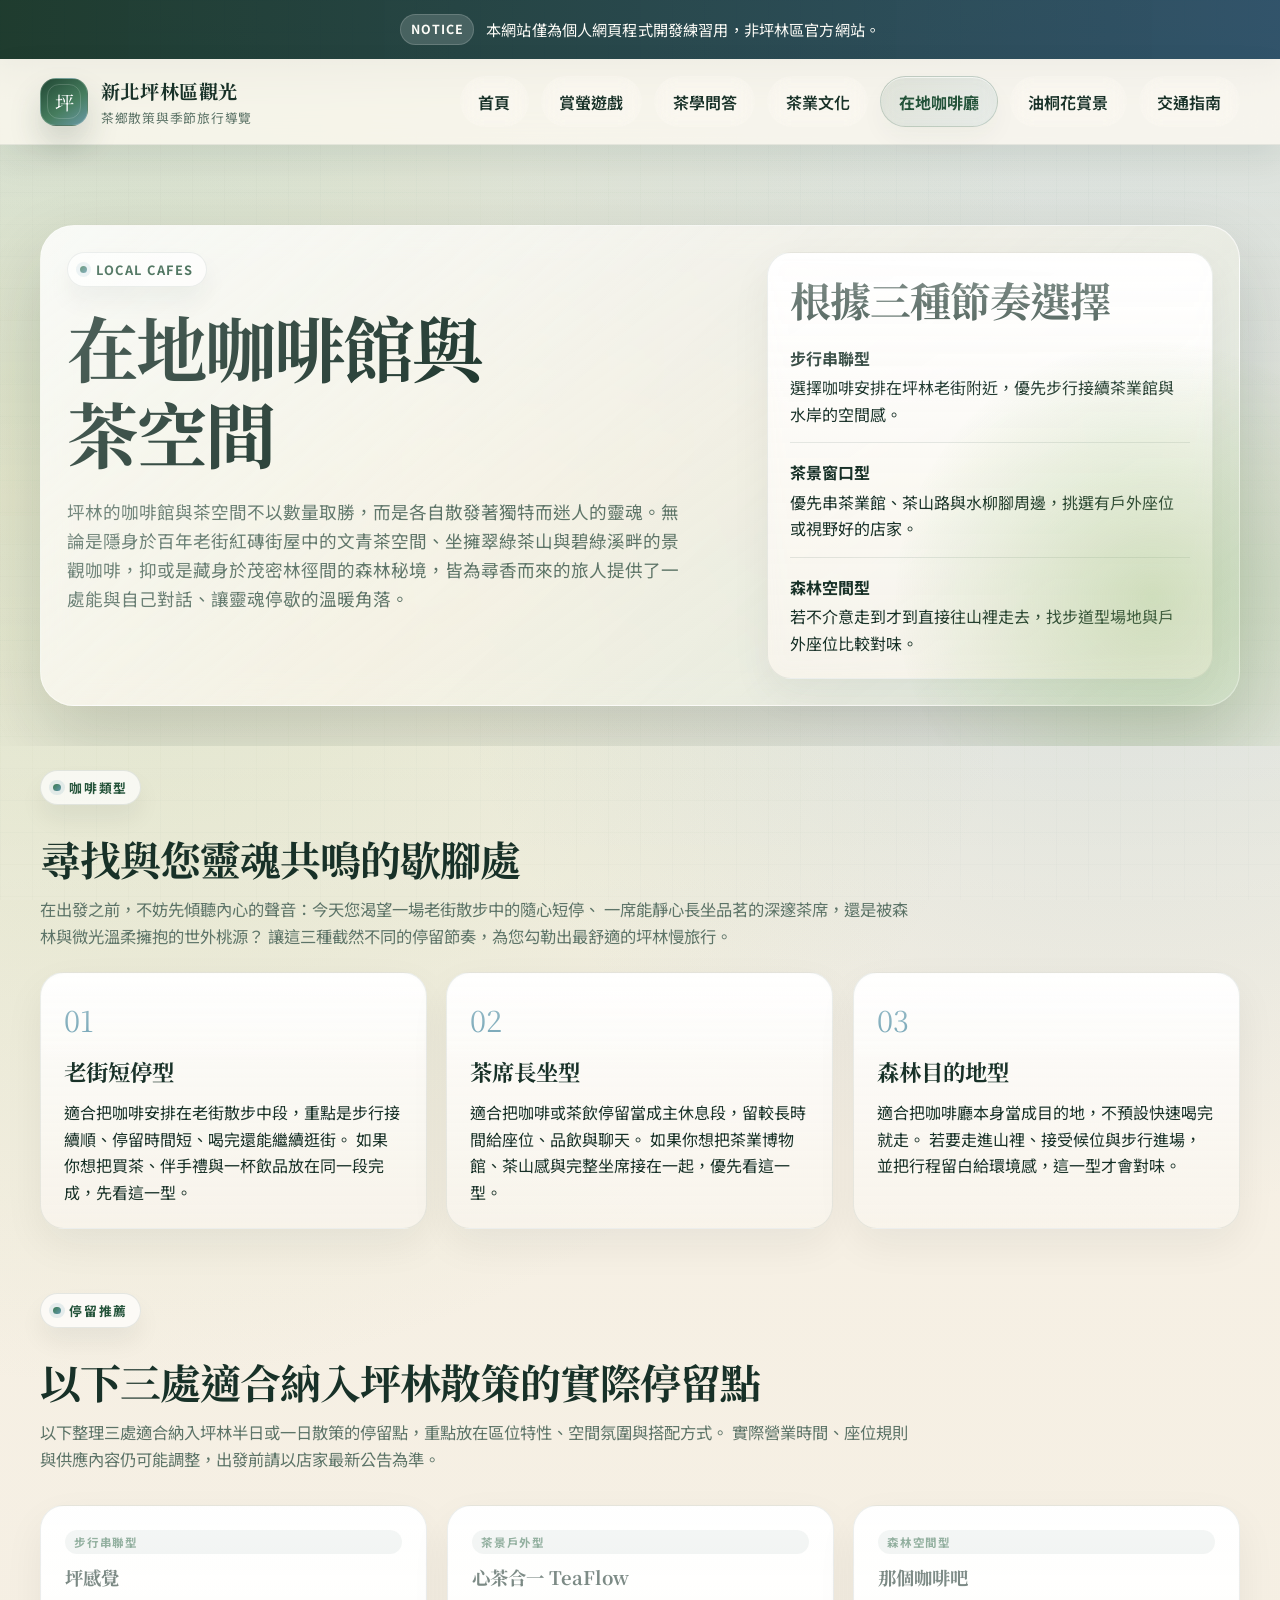
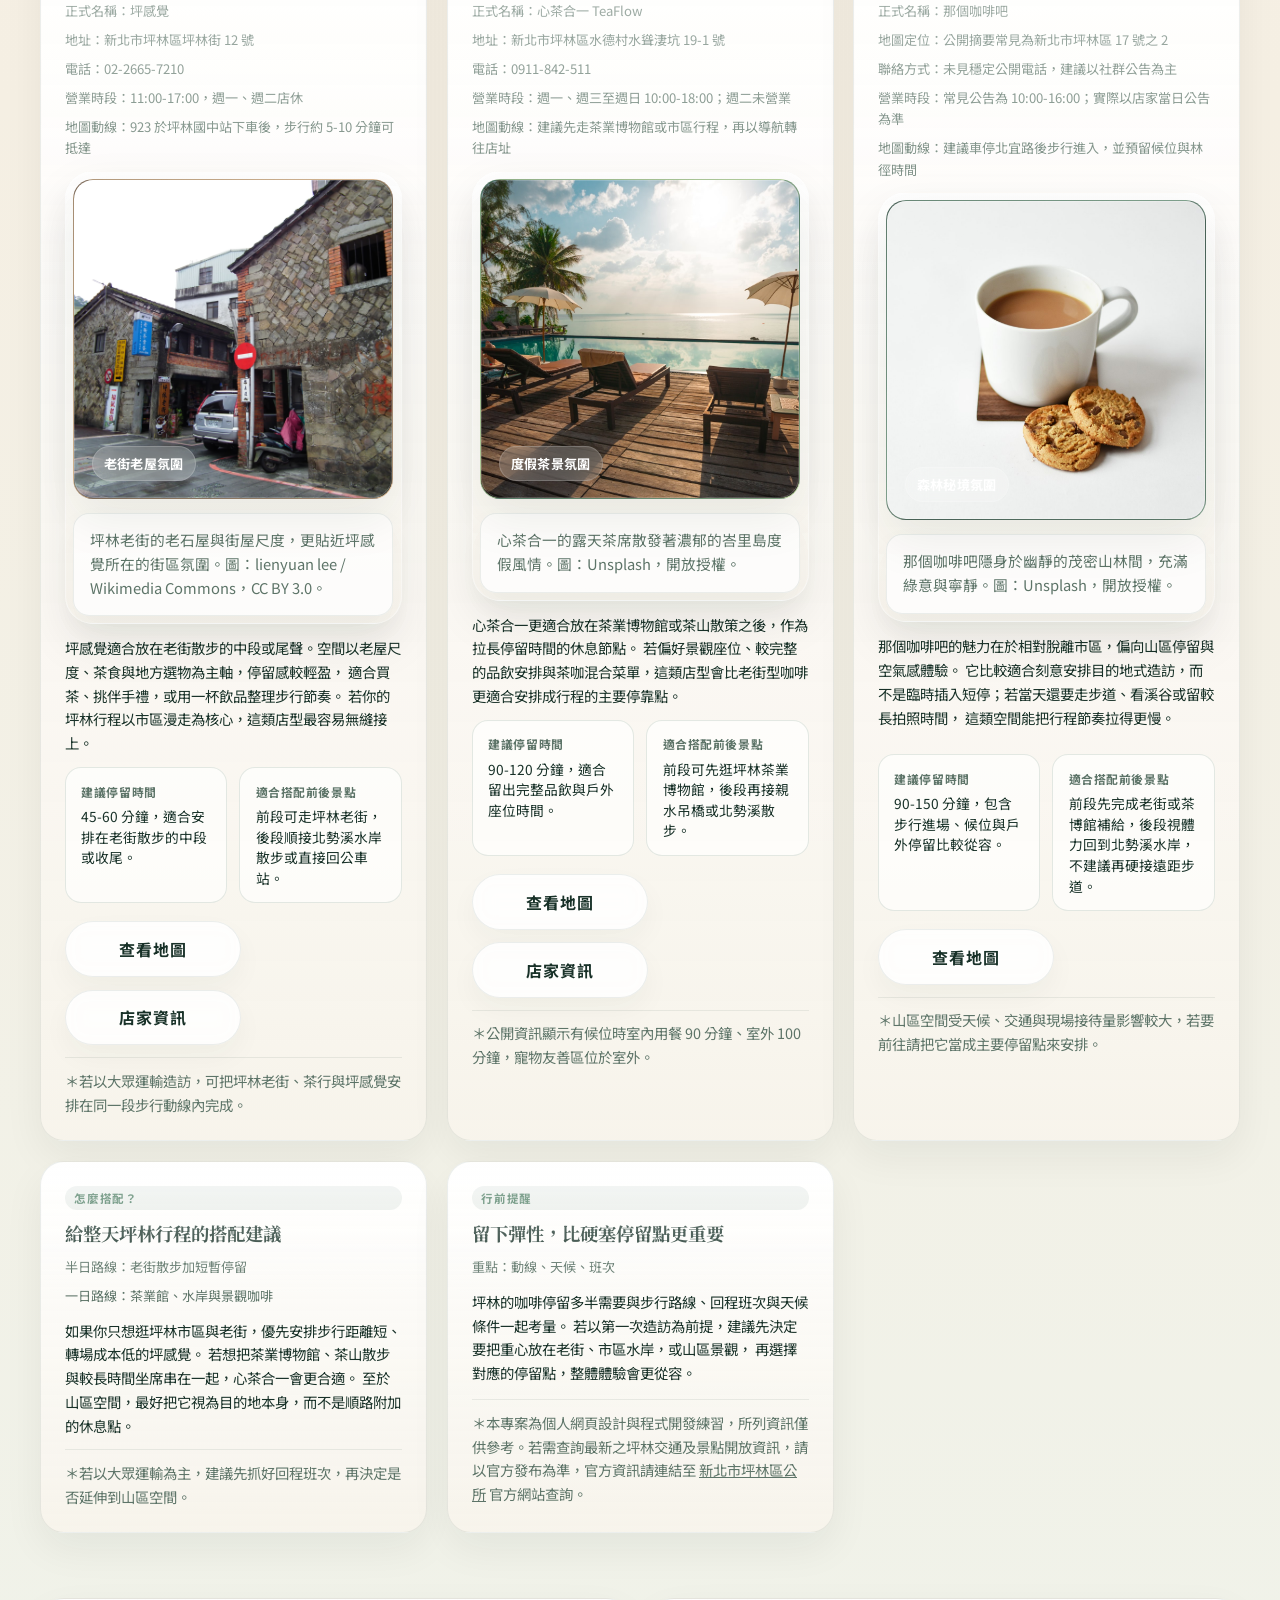
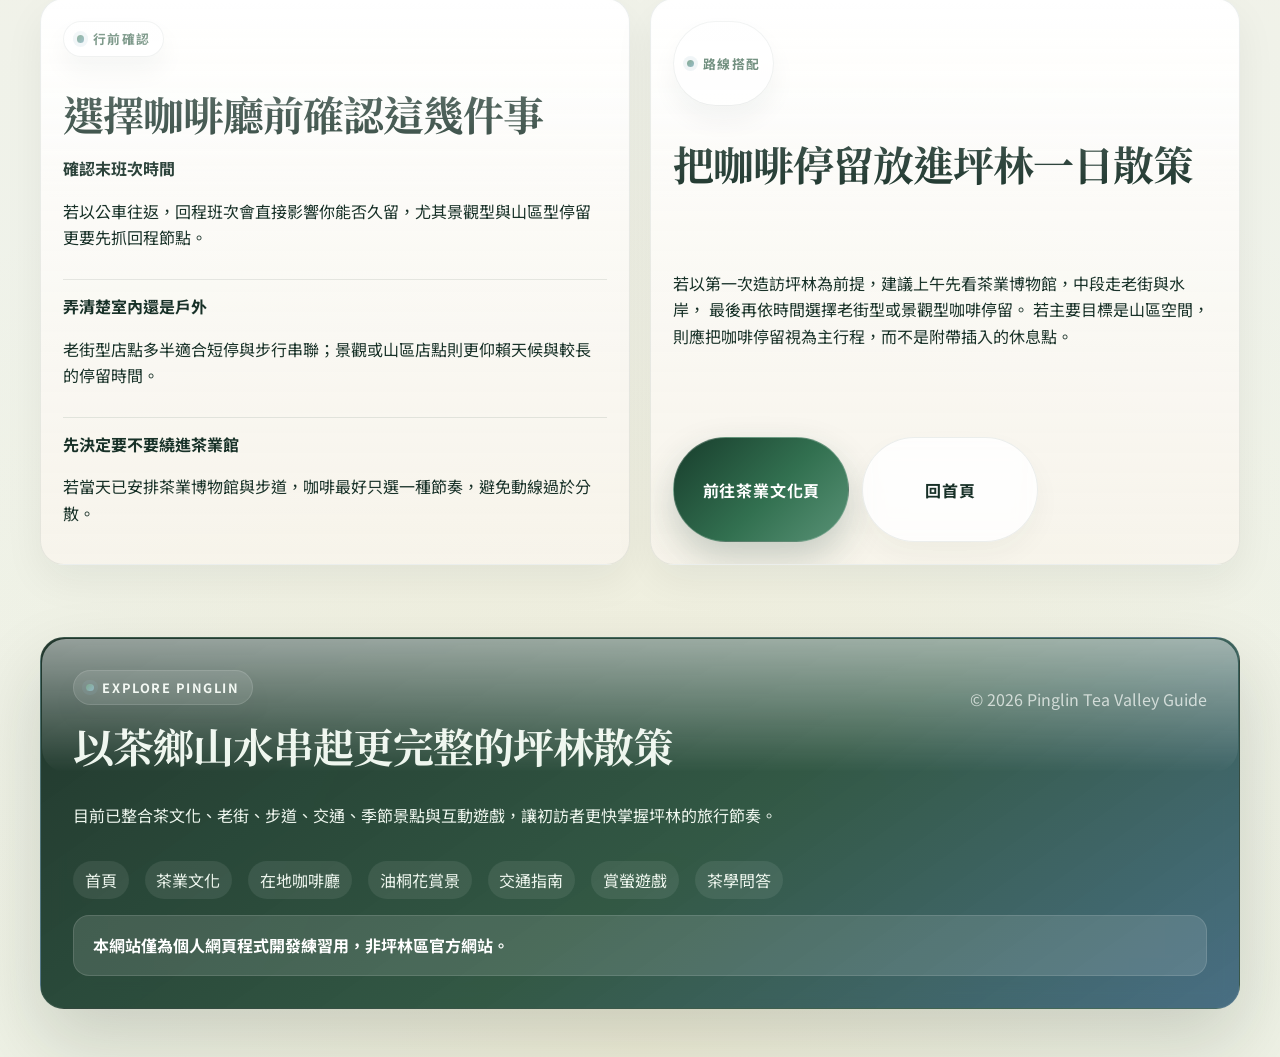
==== cafes.html @ 8fb2a8fc "Initial commit" ====
<!DOCTYPE html>
<html lang="zh-Hant">
<head>
    <meta charset="UTF-8">
    <meta name="viewport" content="width=device-width, initial-scale=1.0">
    <meta name="description" content="整理坪林在地咖啡廳與茶空間，補入店家營業資訊、座位特色、行程搭配方式。">
    <meta name="theme-color" content="#24533a">
    <title>坪林在地咖啡館 | 新北坪林區觀光</title>
    <link rel="icon" href="data:image/svg+xml,%3Csvg xmlns='http://www.w3.org/2000/svg' viewBox='0 0 64 64'%3E%3Cdefs%3E%3CradialGradient id='g' cx='50%25' cy='38%25' r='60%25'%3E%3Cstop offset='0%25' stop-color='%23f7d58d'/%3E%3Cstop offset='55%25' stop-color='%2391b86d'/%3E%3Cstop offset='100%25' stop-color='%2324533a'/%3E%3C/radialGradient%3E%3C/defs%3E%3Crect width='64' height='64' rx='18' fill='%23131f19'/%3E%3Ccircle cx='32' cy='28' r='14' fill='url(%23g)'/%3E%3Cpath d='M20 46c8-5 16-5 24 0' stroke='%235f97aa' stroke-width='4' stroke-linecap='round' fill='none'/%3E%3C/svg%3E">
    <link rel="stylesheet" href="./assets/css/style.css">
    <script defer src="./assets/js/site.js"></script>
</head>
<body data-page="cafes">
    <a class="skip-link" href="#main-content">跳到主要內容</a>

    <div class="site-shell">
        <div class="notice-banner" data-disclaimer-banner>
            <div class="notice-banner__inner">
                <span class="notice-banner__pill">Notice</span>
                <span>本網站僅為個人網頁程式開發練習用，非坪林區官方網站。</span>
            </div>
        </div>

        <header class="site-header">
            <div class="container site-header__inner" data-site-header></div>
        </header>

        <main id="main-content">
            <section class="page-hero page-hero--detail">
                <div class="container page-hero__grid">
                    <div>
                        <p class="hero__eyebrow">Local Cafes</p>
                        <h1>在地咖啡館與茶空間</h1>
                        <p class="page-hero__lead">
                            坪林的咖啡館與茶空間不以數量取勝，而是各自散發著獨特而迷人的靈魂。無論是隱身於百年老街紅磚街屋中的文青茶空間、坐擁翠綠茶山與碧綠溪畔的景觀咖啡，抑或是藏身於茂密林徑間的森林秘境，皆為尋香而來的旅人提供了一處能與自己對話、讓靈魂停歇的溫暖角落。
                        </p>
                    </div>

                    <div class="page-hero__rule-card">
                        <h2>根據三種節奏選擇</h2>
                        <ul class="hero-card__list">
                            <li>
                                <strong>步行串聯型</strong>
                                <span>選擇咖啡安排在坪林老街附近，優先步行接續茶業館與水岸的空間感。</span>
                            </li>
                            <li>
                                <strong>茶景窗口型</strong>
                                <span>優先串茶業館、茶山路與水柳腳周邊，挑選有戶外座位或視野好的店家。</span>
                            </li>
                            <li>
                                <strong>森林空間型</strong>
                                <span>若不介意走到才到直接往山裡走去，找步道型場地與戶外座位比較對味。</span>
                            </li>
                        </ul>
                    </div>
                </div>
            </section>

            <section class="section">
                <div class="container">
                    <div class="section-heading">
                        <p class="section-label">咖啡類型</p>
                        <h2>尋找與您靈魂共鳴的歇腳處</h2>
                        <p>
                            在出發之前，不妨先傾聽內心的聲音：今天您渴望一場老街散步中的隨心短停、
                            一席能靜心長坐品茗的深邃茶席，還是被森林與微光溫柔擁抱的世外桃源？
                            讓這三種截然不同的停留節奏，為您勾勒出最舒適的坪林慢旅行。
                        </p>
                    </div>

                    <div class="card-grid card-grid--highlights">
                        <article class="feature-card">
                            <p class="feature-card__index">01</p>
                            <h3>老街短停型</h3>
                            <p>
                                適合把咖啡安排在老街散步中段，重點是步行接續順、停留時間短、喝完還能繼續逛街。
                                如果你想把買茶、伴手禮與一杯飲品放在同一段完成，先看這一型。
                            </p>
                        </article>

                        <article class="feature-card">
                            <p class="feature-card__index">02</p>
                            <h3>茶席長坐型</h3>
                            <p>
                                適合把咖啡或茶飲停留當成主休息段，留較長時間給座位、品飲與聊天。
                                如果你想把茶業博物館、茶山感與完整坐席接在一起，優先看這一型。
                            </p>
                        </article>

                        <article class="feature-card">
                            <p class="feature-card__index">03</p>
                            <h3>森林目的地型</h3>
                            <p>
                                適合把咖啡廳本身當成目的地，不預設快速喝完就走。
                                若要走進山裡、接受候位與步行進場，並把行程留白給環境感，這一型才會對味。
                            </p>
                        </article>
                    </div>
                </div>
            </section>

            <section class="section section--light">
                <div class="container">
                    <div class="section-heading">
                        <p class="section-label">停留推薦</p>
                        <h2>以下三處適合納入坪林散策的實際停留點</h2>
                        <p>
                            以下整理三處適合納入坪林半日或一日散策的停留點，重點放在區位特性、空間氛圍與搭配方式。
                            實際營業時間、座位規則與供應內容仍可能調整，出發前請以店家最新公告為準。
                        </p>
                    </div>

                    <div class="cafe-grid">
                        <article class="cafe-card">
                            <span class="cafe-card__tag">步行串聯型</span>
                            <h3>坪感覺</h3>
                            <div class="cafe-card__meta">
                                <span>正式名稱：坪感覺</span>
                                <span>地址：新北市坪林區坪林街 12 號</span>
                                <span>電話：02-2665-7210</span>
                                <span>營業時段：11:00-17:00，週一、週二店休</span>
                                <span>地圖動線：923 於坪林國中站下車後，步行約 5-10 分鐘可抵達</span>
                            </div>
                            <figure class="photo-frame">
                                <div class="photo-placeholder photo-placeholder--street">
                                    <img class="photo-image" src="./assets/images/photos/pinglin_old_street.jpg" alt="坪林老街老石屋街景，呼應坪感覺所在的老街老屋氛圍" loading="lazy">
                                    <span class="photo-placeholder__label">老街老屋氛圍</span>
                                </div>
                                <figcaption class="photo-caption">坪林老街的老石屋與街屋尺度，更貼近坪感覺所在的街區氛圍。圖：lienyuan lee / Wikimedia Commons，CC BY 3.0。</figcaption>
                            </figure>
                            <p>
                                坪感覺適合放在老街散步的中段或尾聲。空間以老屋尺度、茶食與地方選物為主軸，停留感較輕盈，
                                適合買茶、挑伴手禮，或用一杯飲品整理步行節奏。
                                若你的坪林行程以市區漫走為核心，這類店型最容易無縫接上。
                            </p>
                            <div class="cafe-card__guide">
                                <div class="cafe-card__guide-item">
                                    <strong>建議停留時間</strong>
                                    <span>45-60 分鐘，適合安排在老街散步的中段或收尾。</span>
                                </div>
                                <div class="cafe-card__guide-item">
                                    <strong>適合搭配前後景點</strong>
                                    <span>前段可走坪林老街，後段順接北勢溪水岸散步或直接回公車站。</span>
                                </div>
                            </div>
                            <div class="content-actions">
                                <a class="button button--secondary" href="https://www.google.com/maps/search/?api=1&amp;query=新北市坪林區坪林街12號" target="_blank" rel="noreferrer">查看地圖</a>
                                <a class="button button--secondary" href="https://www.havesometea.co/pages/%E8%81%AF%E7%B5%A1%E6%88%91%E5%80%91" target="_blank" rel="noreferrer">店家資訊</a>
                            </div>
                            <p class="cafe-card__notice">
                                ＊若以大眾運輸造訪，可把坪林老街、茶行與坪感覺安排在同一段步行動線內完成。
                            </p>
                        </article>

                        <article class="cafe-card">
                            <span class="cafe-card__tag">茶景戶外型</span>
                            <h3>心茶合一 TeaFlow</h3>
                            <div class="cafe-card__meta">
                                <span>正式名稱：心茶合一 TeaFlow</span>
                                <span>地址：新北市坪林區水德村水聳淒坑 19-1 號</span>
                                <span>電話：0911-842-511</span>
                                <span>營業時段：週一、週三至週日 10:00-18:00；週二未營業</span>
                                <span>地圖動線：建議先走茶業博物館或市區行程，再以導航轉往店址</span>
                            </div>
                            <figure class="photo-frame">
                                <div class="photo-placeholder photo-placeholder--tea">
                                    <img class="photo-image" src="./assets/images/photos/teaflow_unsplash.jpg" alt="充滿度假風情與編藤座椅的峇里島風露天茶席景觀" loading="lazy">
                                    <span class="photo-placeholder__label">度假茶景氛圍</span>
                                </div>
                                <figcaption class="photo-caption">心茶合一的露天茶席散發著濃郁的峇里島度假風情。圖：Unsplash，開放授權。</figcaption>
                            </figure>
                            <p>
                                心茶合一更適合放在茶業博物館或茶山散策之後，作為拉長停留時間的休息節點。
                                若偏好景觀座位、較完整的品飲安排與茶咖混合菜單，這類店型會比老街型咖啡更適合安排成行程的主要停靠點。
                            </p>
                            <div class="cafe-card__guide">
                                <div class="cafe-card__guide-item">
                                    <strong>建議停留時間</strong>
                                    <span>90-120 分鐘，適合留出完整品飲與戶外座位時間。</span>
                                </div>
                                <div class="cafe-card__guide-item">
                                    <strong>適合搭配前後景點</strong>
                                    <span>前段可先逛坪林茶業博物館，後段再接親水吊橋或北勢溪散步。</span>
                                </div>
                            </div>
                            <div class="content-actions">
                                <a class="button button--secondary" href="https://www.google.com/maps/search/?api=1&amp;query=新北市坪林區水德村水聳淒坑19-1號" target="_blank" rel="noreferrer">查看地圖</a>
                                <a class="button button--secondary" href="https://shop.ichefpos.com/store/VfNRw4ru/information" target="_blank" rel="noreferrer">店家資訊</a>
                            </div>
                            <p class="cafe-card__notice">
                                ＊公開資訊顯示有候位時室內用餐 90 分鐘、室外 100 分鐘，寵物友善區位於室外。
                            </p>
                        </article>

                        <article class="cafe-card">
                            <span class="cafe-card__tag">森林空間型</span>
                            <h3>那個咖啡吧</h3>
                            <div class="cafe-card__meta">
                                <span>正式名稱：那個咖啡吧</span>
                                <span>地圖定位：公開摘要常見為新北市坪林區 17 號之 2</span>
                                <span>聯絡方式：未見穩定公開電話，建議以社群公告為主</span>
                                <span>營業時段：常見公告為 10:00-16:00；實際以店家當日公告為準</span>
                                <span>地圖動線：建議車停北宜路後步行進入，並預留候位與林徑時間</span>
                            </div>
                            <figure class="photo-frame">
                                <div class="photo-placeholder photo-placeholder--forest">
                                    <img class="photo-image" src="./assets/images/photos/coffeebar_unsplash.jpg" alt="隱身於翠綠繁茂森林深處的木造手作風格秘境小木屋咖啡空間" loading="lazy">
                                    <span class="photo-placeholder__label">森林秘境氛圍</span>
                                </div>
                                <figcaption class="photo-caption">那個咖啡吧隱身於幽靜的茂密山林間，充滿綠意與寧靜。圖：Unsplash，開放授權。</figcaption>
                            </figure>
                            <p>
                                那個咖啡吧的魅力在於相對脫離市區，偏向山區停留與空氣感體驗。
                                它比較適合刻意安排目的地式造訪，而不是臨時插入短停；若當天還要走步道、看溪谷或留較長拍照時間，
                                這類空間能把行程節奏拉得更慢。
                            </p>
                            <div class="cafe-card__guide">
                                <div class="cafe-card__guide-item">
                                    <strong>建議停留時間</strong>
                                    <span>90-150 分鐘，包含步行進場、候位與戶外停留比較從容。</span>
                                </div>
                                <div class="cafe-card__guide-item">
                                    <strong>適合搭配前後景點</strong>
                                    <span>前段先完成老街或茶博館補給，後段視體力回到北勢溪水岸，不建議再硬接遠距步道。</span>
                                </div>
                            </div>
                            <div class="content-actions">
                                <a class="button button--secondary" href="https://www.google.com/maps/search/?api=1&amp;query=那個咖啡吧 坪林" target="_blank" rel="noreferrer">查看地圖</a>
                            </div>
                            <p class="cafe-card__notice">
                                ＊山區空間受天候、交通與現場接待量影響較大，若要前往請把它當成主要停留點來安排。
                            </p>
                        </article>

                        <article class="cafe-card">
                            <span class="cafe-card__tag">怎麼搭配？</span>
                            <h3>給整天坪林行程的搭配建議</h3>
                            <div class="cafe-card__meta">
                                <span>半日路線：老街散步加短暫停留</span>
                                <span>一日路線：茶業館、水岸與景觀咖啡</span>
                            </div>
                            <p>
                                如果你只想逛坪林市區與老街，優先安排步行距離短、轉場成本低的坪感覺。
                                若想把茶業博物館、茶山散步與較長時間坐席串在一起，心茶合一會更合適。
                                至於山區空間，最好把它視為目的地本身，而不是順路附加的休息點。
                            </p>
                            <p class="cafe-card__notice">
                                ＊若以大眾運輸為主，建議先抓好回程班次，再決定是否延伸到山區空間。
                            </p>
                        </article>

                        <article class="cafe-card">
                            <span class="cafe-card__tag">行前提醒</span>
                            <h3>留下彈性，比硬塞停留點更重要</h3>
                            <div class="cafe-card__meta">
                                <span>重點：動線、天候、班次</span>
                            </div>
                            <p>
                            坪林的咖啡停留多半需要與步行路線、回程班次與天候條件一起考量。
                            若以第一次造訪為前提，建議先決定要把重心放在老街、市區水岸，或山區景觀，
                            再選擇對應的停留點，整體體驗會更從容。
                        </p>
                        <p class="cafe-card__notice">
                            ＊本專案為個人網頁設計與程式開發練習，所列資訊僅供參考。若需查詢最新之坪林交通及景點開放資訊，請以官方發布為準，官方資訊請連結至 <a href="https://www.pinglin.ntpc.gov.tw/" target="_blank" rel="noopener noreferrer">新北市坪林區公所</a> 官方網站查詢。
                        </p>
                    </article>
                </div>
            </section>

            <section class="section">
                <div class="container content-grid">
                    <article class="content-card">
                        <p class="section-label">行前確認</p>
                        <h2>選擇咖啡廳前確認這幾件事</h2>
                        <ul class="content-list">
                            <li>
                                <strong>確認末班次時間</strong>
                                <p>若以公車往返，回程班次會直接影響你能否久留，尤其景觀型與山區型停留更要先抓回程節點。</p>
                            </li>
                            <li>
                                <strong>弄清楚室內還是戶外</strong>
                                <p>老街型店點多半適合短停與步行串聯；景觀或山區店點則更仰賴天候與較長的停留時間。</p>
                            </li>
                            <li>
                                <strong>先決定要不要繞進茶業館</strong>
                                <p>若當天已安排茶業博物館與步道，咖啡最好只選一種節奏，避免動線過於分散。</p>
                            </li>
                        </ul>
                    </article>

                    <article class="content-card">
                        <p class="section-label">路線搭配</p>
                        <h2>把咖啡停留放進坪林一日散策</h2>
                        <p>
                            若以第一次造訪坪林為前提，建議上午先看茶業博物館，中段走老街與水岸，
                            最後再依時間選擇老街型或景觀型咖啡停留。
                            若主要目標是山區空間，則應把咖啡停留視為主行程，而不是附帶插入的休息點。
                        </p>
                        <div class="content-actions">
                            <a class="button button--primary" href="./tea.html">前往茶業文化頁</a>
                            <a class="button button--secondary" href="./index.html">回首頁</a>
                        </div>
                    </article>
                </div>
            </section>
        </main>

        <footer class="site-footer" data-site-footer>
            <div class="footer-card">
                <div class="footer-card__disclaimer">本網站僅為個人網頁程式開發練習用，非坪林區官方網站。</div>
            </div>
        </footer>
    </div>

    <noscript>
        <div class="noscript-note">此網站需要共用瀏覽腳本，請啟用 JavaScript 以獲得完整體驗。</div>
    </noscript>
</body>
</html>
---- assets/css/style.css ----
@import url("https://fonts.googleapis.com/css2?family=Noto+Sans+TC:wght@400;500;700;900&family=Noto+Serif+TC:wght@600;700;900&display=swap");

/* 全站設計變數：集中管理色彩、字體、尺寸與陰影。 */
:root {
    --color-ink-deep: #10231d;
    --color-ink: #183128;
    --color-ink-soft: #395548;
    --color-tea-deep: #24533a;
    --color-tea: #3d7a53;
    --color-river: #5f97aa;
    --color-river-soft: #cce4ec;
    --color-leaf: #91b86d;
    --color-sand: #f3ede1;
    --color-paper: #fbf8f1;
    --color-warm: #f7d58d;
    --color-surface: rgba(255, 251, 245, 0.68);
    --color-surface-strong: rgba(255, 255, 255, 0.88);
    --color-forest: #2f6748;
    --color-text-muted: #5d7468;
    --color-border: rgba(24, 49, 40, 0.08);
    --shadow-soft: 0 16px 40px rgba(16, 36, 28, 0.06);
    --shadow-card: 0 20px 48px rgba(18, 39, 31, 0.08);
    --shadow-lift: 0 32px 72px rgba(14, 33, 25, 0.16);
    --radius-large: 24px;
    --radius-medium: 16px;
    --radius-small: 10px;
    --container-width: min(1200px, calc(100vw - 2.5rem));
    --font-heading: "Noto Serif TC", "PMingLiU", "Times New Roman", serif;
    --font-body: "Noto Sans TC", "Microsoft JhengHei", sans-serif;
    --transition-base: 220ms ease;
    --transition-smooth: 380ms cubic-bezier(0.23, 1, 0.32, 1);
}

* {
    box-sizing: border-box;
}

html {
    scroll-behavior: smooth;
}

body {
    margin: 0;
    font-family: var(--font-body);
    color: var(--color-ink);
    background:
        radial-gradient(circle at 8% 10%, rgba(145, 184, 109, 0.28), transparent 24%),
        radial-gradient(circle at 88% 12%, rgba(95, 151, 170, 0.22), transparent 18%),
        radial-gradient(circle at 50% 100%, rgba(247, 213, 141, 0.22), transparent 24%),
        linear-gradient(180deg, #f8f2e7 0%, #f5efe3 40%, #edf4ed 100%);
    line-height: 1.65;
}

body::before {
    content: "";
    position: fixed;
    inset: 0;
    background-image:
        linear-gradient(rgba(255, 255, 255, 0.24), rgba(255, 255, 255, 0.08)),
        linear-gradient(rgba(36, 83, 58, 0.028) 1px, transparent 1px),
        linear-gradient(90deg, rgba(36, 83, 58, 0.028) 1px, transparent 1px);
    background-size: auto, 32px 32px, 32px 32px;
    pointer-events: none;
    opacity: 0.62;
    z-index: -1;
}

img {
    max-width: 100%;
    display: block;
}

a {
    color: inherit;
}

button,
input,
textarea,
select {
    font: inherit;
}

button {
    cursor: pointer;
}

:focus-visible {
    outline: 3px solid rgba(95, 151, 170, 0.65);
    outline-offset: 3px;
}

/* 無障礙捷徑：讓鍵盤使用者能直接跳到主要內容。 */
.skip-link {
    position: absolute;
    left: 1rem;
    top: -4rem;
    z-index: 20;
    padding: 0.8rem 1rem;
    background: var(--color-ink);
    color: #fff;
    border-radius: var(--radius-small);
    transition: top var(--transition-base);
}

.skip-link:focus {
    top: 1rem;
}

.site-shell {
    min-height: 100vh;
}

.container {
    width: var(--container-width);
    margin: 0 auto;
}

/* 免責聲明橫幅：固定用高對比色強調網站屬性。 */
.notice-banner {
    padding: 0.9rem 1rem;
    background: linear-gradient(90deg, rgba(22, 52, 39, 0.96), rgba(37, 74, 98, 0.94));
    color: #fdfcf7;
    font-size: 0.95rem;
    letter-spacing: 0.01em;
    box-shadow: 0 12px 28px rgba(16, 33, 27, 0.16);
}

.notice-banner__inner {
    width: var(--container-width);
    margin: 0 auto;
    display: flex;
    gap: 0.75rem;
    align-items: center;
    justify-content: center;
    text-align: center;
}

.notice-banner__pill {
    display: inline-flex;
    align-items: center;
    justify-content: center;
    padding: 0.25rem 0.6rem;
    border-radius: 999px;
    background: rgba(255, 255, 255, 0.16);
    border: 1px solid rgba(255, 255, 255, 0.16);
    font-size: 0.78rem;
    font-weight: 700;
    text-transform: uppercase;
    letter-spacing: 0.08em;
}

/* 黏性導覽列：提供多頁式網站穩定的移動體驗。 */
.site-header {
    position: sticky;
    top: 0;
    z-index: 12;
    backdrop-filter: blur(18px);
    background: rgba(251, 248, 241, 0.7);
    border-bottom: 1px solid rgba(24, 49, 40, 0.08);
    box-shadow: 0 14px 34px rgba(19, 39, 31, 0.08);
    transition: background var(--transition-base), border-color var(--transition-base), box-shadow var(--transition-base);
}

.site-header.is-scrolled {
    background: rgba(251, 248, 241, 0.84);
    border-bottom-color: rgba(24, 49, 40, 0.12);
    box-shadow: 0 18px 42px rgba(18, 39, 31, 0.1);
}

.site-header__inner {
    display: flex;
    align-items: center;
    justify-content: space-between;
    gap: 1rem;
    padding: 1rem 0;
}

.brand {
    display: inline-flex;
    align-items: center;
    gap: 0.8rem;
    text-decoration: none;
}

.brand__mark {
    position: relative;
    width: 3rem;
    height: 3rem;
    border-radius: 1rem;
    display: grid;
    place-items: center;
    background: linear-gradient(145deg, #214734, #467d5e 58%, #6a99a6);
    color: #fff;
    font-family: var(--font-heading);
    font-size: 1.2rem;
    box-shadow: 0 18px 32px rgba(24, 49, 40, 0.18);
    border: 1px solid rgba(255, 255, 255, 0.18);
    overflow: hidden;
}

.brand__mark::after {
    content: "";
    position: absolute;
    inset: 0.35rem;
    border-radius: 0.75rem;
    border: 1px solid rgba(255, 255, 255, 0.16);
}

.brand__name {
    font-family: var(--font-heading);
    font-size: 1.2rem;
    font-weight: 700;
    letter-spacing: 0.03em;
}

.brand__sub {
    display: block;
    color: var(--color-text-muted);
    font-size: 0.8rem;
    letter-spacing: 0.06em;
}

.site-nav {
    display: flex;
    align-items: center;
    gap: 1rem;
}

.nav-toggle {
    display: none;
    align-items: center;
    justify-content: center;
    width: 3rem;
    height: 3rem;
    border: 1px solid rgba(24, 49, 40, 0.12);
    border-radius: 999px;
    background: rgba(255, 255, 255, 0.68);
}

.nav-list {
    display: flex;
    align-items: center;
    gap: 0.75rem;
    list-style: none;
    padding: 0;
    margin: 0;
}

.nav-link,
.nav-pill {
    display: inline-flex;
    align-items: center;
    gap: 0.4rem;
    padding: 0.72rem 1.1rem;
    border-radius: 999px;
    text-decoration: none;
    color: var(--color-ink);
    border: 1px solid transparent;
    font-weight: 600;
    backdrop-filter: blur(10px);
    transition: all var(--transition-smooth);
}

.nav-link:hover,
.nav-pill:hover {
    background: rgba(255, 255, 255, 0.92);
    border-color: rgba(36, 83, 58, 0.16);
    box-shadow: 0 12px 24px rgba(18, 39, 31, 0.06);
    transform: translateY(-2px);
}

.nav-link.is-active {
    background: linear-gradient(135deg, rgba(36, 83, 58, 0.12), rgba(95, 151, 170, 0.12));
    border-color: rgba(36, 83, 58, 0.18);
    color: var(--color-tea-deep);
    font-weight: 700;
    box-shadow: inset 0 1px 0 rgba(255, 255, 255, 0.6), 0 12px 24px rgba(18, 39, 31, 0.04);
}

.nav-pill {
    border: 1px dashed rgba(24, 49, 40, 0.18);
    color: var(--color-ink-soft);
}

.nav-pill__status {
    font-size: 0.72rem;
    padding: 0.1rem 0.45rem;
    border-radius: 999px;
    background: rgba(95, 151, 170, 0.12);
    color: var(--color-river);
}

/* 首頁與內頁共用的大型視覺區塊設定。 */
.hero,
.page-hero {
    position: relative;
    overflow: clip;
}

.hero {
    --hero-glow: rgba(145, 184, 109, 0.38);
    --hero-panel: linear-gradient(145deg, rgba(255, 255, 255, 0.76), rgba(255, 249, 242, 0.58) 52%, rgba(232, 242, 236, 0.46));
    --hero-overlay: linear-gradient(135deg, rgba(255, 255, 255, 0.28), transparent 42%, rgba(145, 184, 109, 0.08));
    padding: 6.2rem 0 4rem;
}

.hero::after,
.page-hero::after {
    content: "";
    position: absolute;
    inset: auto -10% -18% auto;
    width: 40vw;
    height: 40vw;
    border-radius: 50%;
    background: radial-gradient(circle, var(--hero-glow, rgba(145, 184, 109, 0.38)), transparent 72%);
    transition: background 420ms ease;
    pointer-events: none;
}

.hero__grid,
.page-hero__grid {
    position: relative;
    display: grid;
    grid-template-columns: minmax(0, 1.2fr) minmax(280px, 0.8fr);
    gap: 2rem;
    align-items: start;
    padding: clamp(1.35rem, 2vw, 1.8rem);
    border-radius: calc(var(--radius-large) + 10px);
    background: var(--hero-panel, linear-gradient(145deg, rgba(255, 255, 255, 0.76), rgba(255, 249, 242, 0.58) 52%, rgba(232, 242, 236, 0.46)));
    border: 1px solid rgba(255, 255, 255, 0.54);
    box-shadow: var(--shadow-lift);
    backdrop-filter: blur(14px);
    transition: background 420ms ease, box-shadow var(--transition-base), border-color var(--transition-base);
}

.hero__grid::before,
.page-hero__grid::before {
    content: "";
    position: absolute;
    inset: 0;
    border-radius: inherit;
    background: var(--hero-overlay, linear-gradient(135deg, rgba(255, 255, 255, 0.28), transparent 42%, rgba(145, 184, 109, 0.08)));
    transition: background 420ms ease;
    pointer-events: none;
}

.hero[data-season="summer"] {
    --hero-glow: rgba(95, 151, 170, 0.44);
    --hero-panel: linear-gradient(145deg, rgba(247, 252, 255, 0.78), rgba(236, 245, 250, 0.6) 52%, rgba(231, 245, 240, 0.46));
    --hero-overlay: linear-gradient(135deg, rgba(255, 255, 255, 0.3), transparent 42%, rgba(95, 151, 170, 0.12));
}

.hero[data-season="firefly"] {
    --hero-glow: rgba(247, 213, 141, 0.5);
    --hero-panel: linear-gradient(145deg, rgba(251, 248, 238, 0.8), rgba(241, 236, 223, 0.62) 50%, rgba(224, 239, 224, 0.44));
    --hero-overlay: linear-gradient(135deg, rgba(255, 255, 255, 0.26), transparent 42%, rgba(247, 213, 141, 0.14));
}

.hero__content,
.hero-card,
.page-hero__rule-card {
    position: relative;
    z-index: 1;
}

.hero__eyebrow,
.section-label {
    display: inline-flex;
    align-items: center;
    gap: 0.55rem;
    width: fit-content;
    margin: 0 0 1rem;
    padding: 0.38rem 0.78rem;
    border-radius: 999px;
    background: rgba(255, 255, 255, 0.7);
    border: 1px solid rgba(24, 49, 40, 0.1);
    box-shadow: 0 14px 24px rgba(18, 39, 31, 0.06);
    color: var(--color-tea-deep);
    letter-spacing: 0.12em;
    text-transform: uppercase;
    font-size: 0.8rem;
    font-weight: 700;
}

.hero__eyebrow::before,
.section-label::before {
    content: "";
    width: 0.45rem;
    height: 0.45rem;
    border-radius: 50%;
    background: linear-gradient(135deg, var(--color-tea), var(--color-river));
    box-shadow: 0 0 0 4px rgba(95, 151, 170, 0.14);
}

h1,
h2,
h3 {
    margin: 0;
    font-family: var(--font-heading);
    line-height: 1.2;
}

h1 {
    font-size: clamp(3rem, 5.6vw, 5.4rem);
    max-width: 10ch;
    letter-spacing: -0.04em;
}

h2 {
    font-size: clamp(1.95rem, 3.2vw, 2.8rem);
    letter-spacing: -0.025em;
}

h3 {
    font-size: 1.4rem;
}

.hero__lead,
.page-hero__lead {
    margin: 1.4rem 0 0;
    max-width: 62ch;
    font-size: 1.1rem;
    color: var(--color-text-muted);
}

.hero__actions {
    display: flex;
    flex-wrap: wrap;
    gap: 0.9rem;
    margin-top: 2rem;
}

.season-switch {
    margin-top: 1.35rem;
    padding: 0.9rem 1rem;
    border-radius: var(--radius-medium);
    background: rgba(255, 255, 255, 0.68);
    border: 1px solid rgba(24, 49, 40, 0.1);
    box-shadow: 0 12px 24px rgba(18, 39, 31, 0.06);
}

.season-switch__label {
    margin: 0;
    font-size: 0.8rem;
    font-weight: 700;
    letter-spacing: 0.08em;
    text-transform: uppercase;
    color: var(--color-tea-deep);
}

.season-switch__buttons {
    margin-top: 0.65rem;
    display: flex;
    flex-wrap: wrap;
    gap: 0.5rem;
}

.season-chip {
    appearance: none;
    border: 1px solid rgba(24, 49, 40, 0.12);
    border-radius: 999px;
    background: rgba(255, 255, 255, 0.78);
    color: var(--color-ink);
    font-size: 0.85rem;
    font-weight: 700;
    padding: 0.4rem 0.85rem;
    transition: transform var(--transition-base), box-shadow var(--transition-base), background var(--transition-base), border-color var(--transition-base), color var(--transition-base);
}

.season-chip:hover {
    transform: translateY(-1px);
    border-color: rgba(36, 83, 58, 0.22);
    box-shadow: 0 10px 16px rgba(18, 39, 31, 0.08);
}

.season-chip.is-active {
    background: linear-gradient(135deg, rgba(36, 83, 58, 0.18), rgba(95, 151, 170, 0.16));
    border-color: rgba(36, 83, 58, 0.18);
    color: var(--color-tea-deep);
}

.season-switch__note {
    margin: 0.75rem 0 0;
    color: var(--color-ink-soft);
    font-size: 0.9rem;
}

/* 按鈕元件：首頁 CTA 與遊戲控制都共用這套樣式。 */
.button {
    position: relative;
    overflow: hidden;
    display: inline-flex;
    align-items: center;
    justify-content: center;
    min-width: 11rem;
    min-height: 3.2rem;
    padding: 0.85rem 1.4rem;
    border-radius: 999px;
    border: 1px solid transparent;
    text-decoration: none;
    font-weight: 700;
    letter-spacing: 0.05em;
    transition: transform var(--transition-smooth), box-shadow var(--transition-smooth), background var(--transition-smooth), border-color var(--transition-smooth);
}

.button::after {
    content: "";
    position: absolute;
    top: 0;
    bottom: 0;
    left: -35%;
    width: 30%;
    background: linear-gradient(90deg, transparent, rgba(255, 255, 255, 0.45), transparent);
    transform: skewX(-25deg);
    transition: transform 650ms cubic-bezier(0.23, 1, 0.32, 1);
}

.button:hover {
    transform: translateY(-4px);
}

.button:hover::after {
    transform: translateX(450%) skewX(-25deg);
}

.button:disabled {
    cursor: not-allowed;
    opacity: 0.55;
    transform: none;
    box-shadow: none;
}

.button--primary {
    background: linear-gradient(135deg, #183d2c, #327050 55%, #599276);
    border-color: rgba(255, 255, 255, 0.24);
    color: #fff;
    box-shadow: 0 16px 36px rgba(24, 61, 44, 0.22);
}

.button--primary:hover {
    box-shadow: 0 24px 48px rgba(24, 61, 44, 0.32);
}

.button--secondary {
    border-color: rgba(24, 49, 40, 0.08);
    background: rgba(255, 255, 255, 0.84);
    color: var(--color-ink);
    box-shadow: 0 12px 28px rgba(18, 39, 31, 0.04);
    backdrop-filter: blur(10px);
}

.button--secondary:hover {
    background: rgba(255, 255, 255, 0.94);
    border-color: rgba(36, 83, 58, 0.2);
    box-shadow: 0 18px 36px rgba(18, 39, 31, 0.08);
}

/* 卡片系統：讓不同內容區塊保有一致的結構與層次。 */
.hero-card,
.page-hero__rule-card,
.feature-card,
.story-panel__card,
.guide-card,
.route-step,
.content-card,
.attraction-card,
.game-panel,
.game-stage-card,
.footer-card {
    position: relative;
    overflow: hidden;
    border: 1px solid var(--color-border);
    border-radius: var(--radius-large);
    background: linear-gradient(180deg, rgba(255, 255, 255, 0.93), rgba(248, 244, 236, 0.82));
    backdrop-filter: blur(10px);
    box-shadow: var(--shadow-soft);
}

.hero-card::before,
.page-hero__rule-card::before,
.feature-card::before,
.story-panel__card::before,
.guide-card::before,
.route-step::before,
.content-card::before,
.attraction-card::before,
.game-panel::before,
.game-stage-card::before,
.footer-card::before,
.cafe-card::before {
    content: "";
    position: absolute;
    inset: 1px 1px auto 1px;
    height: 36%;
    border-radius: inherit;
    background: linear-gradient(180deg, rgba(255, 255, 255, 0.52), rgba(255, 255, 255, 0));
    pointer-events: none;
}

.hero-card,
.page-hero__rule-card,
.content-card,
.game-panel,
.game-stage-card {
    padding: 1.4rem;
}

.hero-card__list {
    list-style: none;
    padding: 0;
    margin: 1.25rem 0 0;
    display: grid;
    gap: 1rem;
}

.hero-card__list li {
    display: grid;
    gap: 0.2rem;
    padding-bottom: 0.95rem;
    border-bottom: 1px solid rgba(24, 49, 40, 0.1);
}

.hero-card__list li:last-child {
    padding-bottom: 0;
    border-bottom: none;
}

.section {
    padding: 1.5rem 0 2.5rem;
}

.section--light {
    position: relative;
}

.section-heading {
    display: grid;
    gap: 0.8rem;
    max-width: 55rem;
    margin-bottom: 1.4rem;
}

.section-heading > p:last-child {
    margin: 0;
    color: var(--color-text-muted);
    font-size: 1.02rem;
}

.intro-strip {
    padding-top: 1rem;
}

.intro-strip__grid,
.cta-band__inner {
    display: grid;
    grid-template-columns: repeat(2, minmax(0, 1fr));
    gap: 1.5rem;
    align-items: center;
}

.intro-strip__grid {
    padding: 1.6rem 1.75rem;
    border-radius: calc(var(--radius-large) + 4px);
    background: linear-gradient(145deg, rgba(255, 255, 255, 0.8), rgba(245, 239, 227, 0.64));
    border: 1px solid rgba(24, 49, 40, 0.08);
    box-shadow: var(--shadow-card);
}

.photo-showcase {
    padding-top: 0;
}

.photo-showcase__heading {
    max-width: 48rem;
}

.photo-gallery {
    display: grid;
    grid-template-columns: repeat(3, minmax(0, 1fr));
    gap: 1.25rem;
    align-items: start;
}

.photo-frame {
    margin: 0;
    display: grid;
    grid-template-rows: auto auto;
    gap: 0.85rem;
    padding: 0.45rem;
    border-radius: calc(var(--radius-large) + 4px);
    background: linear-gradient(180deg, rgba(255, 255, 255, 0.74), rgba(248, 244, 236, 0.68));
    border: 1px solid rgba(255, 255, 255, 0.44);
    box-shadow: var(--shadow-card);
    transition: transform var(--transition-smooth), box-shadow var(--transition-smooth), border-color var(--transition-smooth);
}

.photo-frame--featured {
    grid-column: span 2;
}

.photo-frame:hover {
    transform: translateY(-8px);
    border-color: rgba(36, 83, 58, 0.24);
    box-shadow: 0 32px 64px rgba(18, 39, 31, 0.14);
}

.photo-placeholder {
    position: relative;
    aspect-ratio: 1 / 1;
    overflow: hidden;
    border-radius: calc(var(--radius-large) - 4px);
    border: 1px solid rgba(255, 255, 255, 0.18);
    display: flex;
    align-items: flex-end;
    padding: 1.1rem;
    box-shadow: var(--shadow-card);
}

.photo-frame--featured .photo-placeholder {
    aspect-ratio: 16 / 10;
}

.photo-image {
    position: absolute;
    inset: 0;
    width: 100%;
    height: 100%;
    object-fit: cover;
}

.photo-placeholder::before {
    content: "";
    position: absolute;
    inset: 0;
    background: linear-gradient(180deg, rgba(255, 255, 255, 0.02), rgba(10, 18, 15, 0.48));
}

.photo-placeholder::after {
    content: "";
    position: absolute;
    inset: 0;
    border-radius: inherit;
    border: 1px solid rgba(255, 255, 255, 0.18);
    pointer-events: none;
}

.photo-placeholder__label {
    position: relative;
    z-index: 1;
    display: inline-flex;
    align-items: center;
    justify-content: center;
    padding: 0.35rem 0.7rem;
    border-radius: 999px;
    background: rgba(255, 255, 255, 0.18);
    color: #fff;
    font-size: 0.82rem;
    font-weight: 700;
    letter-spacing: 0.02em;
    border: 1px solid rgba(255, 255, 255, 0.18);
    backdrop-filter: blur(10px);
}

.photo-placeholder--tea {
    background: linear-gradient(145deg, rgba(36, 83, 58, 0.95), rgba(145, 184, 109, 0.82));
}

.photo-placeholder--street {
    background: linear-gradient(145deg, rgba(82, 57, 34, 0.92), rgba(190, 143, 88, 0.78));
}

.photo-placeholder--river {
    background: linear-gradient(145deg, rgba(30, 63, 82, 0.95), rgba(95, 151, 170, 0.8));
}

.photo-placeholder--night {
    background: linear-gradient(145deg, rgba(16, 24, 34, 0.96), rgba(92, 120, 70, 0.74));
}

.photo-placeholder--museum {
    background: linear-gradient(145deg, rgba(59, 49, 32, 0.94), rgba(170, 135, 84, 0.76));
}

.photo-placeholder--craft {
    background: linear-gradient(145deg, rgba(60, 77, 42, 0.95), rgba(129, 162, 78, 0.78));
}

.photo-placeholder--forest {
    background: linear-gradient(145deg, rgba(20, 52, 38, 0.96), rgba(67, 116, 86, 0.82));
}

.photo-caption {
    margin: 0;
    padding: 0.9rem 1rem 1rem;
    color: var(--color-text-muted);
    font-size: 0.92rem;
    line-height: 1.6;
    background: rgba(255, 255, 255, 0.74);
    border: 1px solid rgba(24, 49, 40, 0.08);
    border-radius: var(--radius-medium);
    box-shadow: 0 14px 28px rgba(18, 39, 31, 0.06);
}

.content-grid {
    display: grid;
    grid-template-columns: repeat(2, minmax(0, 1fr));
    gap: 1.25rem;
}

.content-card {
    display: grid;
    gap: 1.05rem;
}

.content-list {
    list-style: none;
    padding: 0;
    margin: 0;
    display: grid;
    gap: 0.8rem;
}

.content-list li {
    padding-top: 0.8rem;
    border-top: 1px solid rgba(24, 49, 40, 0.1);
}

.content-list li:first-child {
    padding-top: 0;
    border-top: none;
}

.content-actions {
    display: flex;
    flex-wrap: wrap;
    gap: 0.8rem;
    margin-top: 0.4rem;
}

.back-link,
.detail-link {
    display: inline-flex;
    align-items: center;
    gap: 0.45rem;
    color: var(--color-tea-deep);
    font-weight: 700;
    text-decoration: none;
}

.back-link::before {
    content: "←";
}

.detail-link::after {
    content: "→";
}

.card-grid {
    display: grid;
    gap: 1.2rem;
}

.card-grid--highlights {
    grid-template-columns: repeat(3, minmax(0, 1fr));
}

.feature-card {
    padding: 1.45rem;
    display: grid;
    gap: 0.9rem;
    align-content: start;
}

.card-grid--seasonal {
    grid-template-columns: repeat(4, minmax(0, 1fr));
}

.card-photo {
    margin: 0;
    display: grid;
    gap: 0.55rem;
}

.card-photo__media {
    position: relative;
    aspect-ratio: 16 / 10;
    overflow: hidden;
    border-radius: var(--radius-medium);
    border: 1px solid rgba(24, 49, 40, 0.08);
    box-shadow: var(--shadow-card);
}

.card-photo__media::after {
    content: "";
    position: absolute;
    inset: 0;
    background: linear-gradient(180deg, rgba(255, 255, 255, 0.04), rgba(9, 20, 16, 0.46));
}

.card-photo__image {
    display: block;
    width: 100%;
    height: 100%;
    object-fit: cover;
}

.card-photo__label {
    position: absolute;
    left: 0.8rem;
    bottom: 0.8rem;
    z-index: 1;
    display: inline-flex;
    align-items: center;
    justify-content: center;
    padding: 0.34rem 0.72rem;
    border-radius: 999px;
    background: rgba(255, 255, 255, 0.18);
    color: #fff;
    border: 1px solid rgba(255, 255, 255, 0.18);
    font-size: 0.8rem;
    font-weight: 700;
    backdrop-filter: blur(10px);
}

.card-photo__caption {
    margin: 0;
    color: var(--color-text-muted);
    font-size: 0.78rem;
    line-height: 1.45;
}

.feature-card,
.story-panel__card,
.guide-card,
.route-step,
.content-card,
.attraction-card,
.cafe-card {
    transition: transform var(--transition-smooth), box-shadow var(--transition-smooth), border-color var(--transition-smooth);
}

.feature-card:hover,
.story-panel__card:hover,
.guide-card:hover,
.route-step:hover,
.content-card:hover,
.attraction-card:hover,
.cafe-card:hover {
    transform: translateY(-8px);
    border-color: rgba(36, 83, 58, 0.24);
    box-shadow: 0 32px 64px rgba(18, 39, 31, 0.14);
}

.feature-card__index {
    margin: 0;
    font-family: var(--font-heading);
    color: var(--color-river);
    font-size: 1.8rem;
}

.feature-card h3,
.attraction-card h3 {
    margin: 0;
}

.feature-card p,
.attraction-card p {
    margin: 0;
}

/* 咖啡廳店家卡片 */
.cafe-grid {
    display: grid;
    grid-template-columns: repeat(auto-fill, minmax(20rem, 1fr));
    gap: 1.25rem;
    margin-top: 2rem;
}

.cafe-card {
    position: relative;
    overflow: hidden;
    background: linear-gradient(180deg, rgba(255, 255, 255, 0.94), rgba(248, 244, 236, 0.82));
    border-radius: var(--radius-large);
    border: 1.5px solid var(--color-border);
    padding: 1.5rem;
    display: flex;
    flex-direction: column;
    gap: 0.75rem;
    box-shadow: var(--shadow-soft);
}

.cafe-card__tag {
    display: inline-block;
    font-size: 0.72rem;
    font-weight: 700;
    letter-spacing: 0.06em;
    text-transform: uppercase;
    color: var(--color-forest);
    background: rgba(36, 83, 58, 0.1);
    border-radius: 99px;
    padding: 0.22em 0.8em;
}

.cafe-card h3 {
    font-size: 1.15rem;
    margin: 0;
}

.cafe-card__meta {
    display: grid;
    gap: 0.45rem;
    font-size: 0.82rem;
    color: var(--color-text-muted);
}

.cafe-card__meta span {
    display: block;
}

.cafe-card p {
    font-size: 0.9rem;
    margin: 0;
    flex: 1;
}

.cafe-card__guide {
    display: grid;
    grid-template-columns: repeat(2, minmax(0, 1fr));
    gap: 0.75rem;
}

.cafe-card__guide-item {
    padding: 0.85rem 0.95rem;
    border: 1px solid rgba(36, 83, 58, 0.12);
    border-radius: var(--radius-medium);
    background: rgba(255, 255, 255, 0.62);
}

.cafe-card__guide-item strong {
    display: block;
    margin-bottom: 0.3rem;
    font-size: 0.74rem;
    letter-spacing: 0.05em;
    text-transform: uppercase;
    color: var(--color-text-muted);
}

.cafe-card__guide-item span {
    display: block;
    font-size: 0.86rem;
    color: var(--color-ink);
    line-height: 1.5;
}

.cafe-card__notice {
    font-size: 0.78rem;
    color: var(--color-text-muted);
    border-top: 1px solid var(--color-border);
    padding-top: 0.65rem;
    margin-top: auto;
}

.story-panel__grid {
    display: grid;
    grid-template-columns: repeat(2, minmax(0, 1fr));
    gap: 1.25rem;
}

.story-panel__card {
    position: relative;
    overflow: hidden;
    padding: 2rem;
    min-height: 18rem;
}

.story-panel__card::after {
    content: "";
    position: absolute;
    inset: auto -20% -24% auto;
    width: 16rem;
    height: 16rem;
    border-radius: 50%;
    opacity: 0.56;
}

.story-panel__card--tea::after {
    background: radial-gradient(circle, rgba(145, 184, 109, 0.44), transparent 68%);
}

.story-panel__card--river::after {
    background: radial-gradient(circle, rgba(95, 151, 170, 0.42), transparent 68%);
}

.explorer-guide {
    padding-top: 0;
}

.explorer-guide__grid {
    display: grid;
    grid-template-columns: minmax(0, 1.1fr) minmax(280px, 0.9fr);
    gap: 1.5rem;
    align-items: start;
}

.explorer-guide__grid .section-heading {
    margin-bottom: 0;
}

.guide-card {
    padding: 1.6rem;
}

.guide-card__lead {
    margin: 0 0 1rem;
    color: var(--color-ink-soft);
}

.guide-card__list {
    list-style: none;
    padding: 0;
    margin: 0;
    display: grid;
    gap: 0.9rem;
}

.guide-card__list li {
    display: grid;
    gap: 0.25rem;
    padding-top: 0.9rem;
    border-top: 1px solid rgba(24, 49, 40, 0.1);
}

.guide-card__list li:first-child {
    padding-top: 0;
    border-top: none;
}

.route-grid {
    display: grid;
    grid-template-columns: repeat(4, minmax(0, 1fr));
    gap: 1rem;
    margin-top: 1.4rem;
}

.route-step {
    padding: 1.25rem;
}

.route-step__time {
    margin: 0 0 0.7rem;
    color: var(--color-river);
    font-size: 0.82rem;
    font-weight: 700;
    letter-spacing: 0.08em;
    text-transform: uppercase;
}

.route-step h3 {
    margin-bottom: 0.6rem;
    font-size: 1.2rem;
}

.route-step p {
    margin: 0;
}

.attractions-section {
    padding-top: 0;
}

.attraction-grid {
    display: grid;
    grid-template-columns: repeat(2, minmax(0, 1fr));
    gap: 1.2rem;
}

.attraction-card {
    padding: 1.45rem;
    display: grid;
    gap: 0.9rem;
}

.attraction-card__header {
    display: flex;
    flex-wrap: wrap;
    gap: 0.65rem;
    justify-content: space-between;
    align-items: center;
}

.attraction-card__tag {
    display: inline-flex;
    align-items: center;
    justify-content: center;
    padding: 0.35rem 0.75rem;
    border-radius: 999px;
    background: rgba(36, 83, 58, 0.08);
    color: var(--color-tea-deep);
    font-size: 0.82rem;
    font-weight: 700;
}

.attraction-card__time {
    color: var(--color-ink-soft);
    font-size: 0.85rem;
}

.attraction-card__intro {
    margin: 0;
}

.attraction-card__tip {
    margin: 0;
    padding-top: 0.75rem;
    border-top: 1px solid rgba(24, 49, 40, 0.1);
    color: var(--color-tea-deep);
    font-weight: 700;
}

.page-hero--tea {
    background: linear-gradient(180deg, rgba(36, 83, 58, 0.12), rgba(36, 83, 58, 0) 72%);
}

.page-hero--detail {
    background: linear-gradient(180deg, rgba(95, 151, 170, 0.1), rgba(247, 213, 141, 0.04) 55%, transparent);
}

.practical-note {
    margin: 1.2rem 0 0;
    color: var(--color-ink-soft);
    font-size: 0.95rem;
}

/* 旅遊軸線卡片：結構化亮點條列 */
.feature-card__highlights {
    list-style: none;
    padding: 0.8rem 1rem;
    margin: 0;
    display: grid;
    gap: 0.55rem;
    background: rgba(36, 83, 58, 0.03);
    border-left: 3.5px solid var(--color-tea);
    border-radius: var(--radius-small);
}

.feature-card__highlights li {
    display: flex;
    align-items: flex-start;
    gap: 0.55rem;
    font-size: 0.92rem;
    color: var(--color-ink-soft);
    line-height: 1.55;
}

.feature-card__highlights li .hl-icon {
    flex-shrink: 0;
    width: 1.65rem;
    height: 1.65rem;
    display: grid;
    place-items: center;
    border-radius: 8px;
    background: linear-gradient(135deg, rgba(36, 83, 58, 0.1), rgba(95, 151, 170, 0.08));
    border: 1px solid rgba(36, 83, 58, 0.08);
    font-size: 0.82rem;
    line-height: 1;
}

/* 景點 pill 連結 */
.feature-card__pills,
.feature-card__itinerary-pills {
    display: flex;
    flex-wrap: wrap;
    gap: 0.4rem;
    padding-top: 0.65rem;
}

.pill-link {
    display: inline-flex;
    align-items: center;
    gap: 0.35rem;
    padding: 0.35rem 0.8rem;
    border-radius: 999px;
    background: rgba(36, 83, 58, 0.05);
    border: 1px solid rgba(36, 83, 58, 0.12);
    color: var(--color-tea-deep);
    font-size: 0.82rem;
    font-weight: 700;
    text-decoration: none;
    transition: all var(--transition-smooth);
    backdrop-filter: blur(4px);
}

.pill-link:hover {
    background: linear-gradient(135deg, var(--color-tea), var(--color-tea-deep));
    border-color: transparent;
    color: #fff;
    transform: translateY(-2px);
    box-shadow: 0 4px 12px rgba(36, 83, 58, 0.18);
}

.pill-link::before {
    content: "";
    width: 0.35rem;
    height: 0.35rem;
    border-radius: 50%;
    background: var(--color-tea);
    transition: background var(--transition-smooth);
}

.pill-link:hover::before {
    background: #fff;
}

/* 景點卡片實用摘要列 */
.attraction-card__info {
    display: grid;
    gap: 0.5rem;
    padding: 0.85rem 1rem;
    border-radius: var(--radius-medium);
    background: linear-gradient(135deg, rgba(36, 83, 58, 0.05), rgba(95, 151, 170, 0.05));
    border: 1px solid rgba(24, 49, 40, 0.08);
}

.attraction-card__info-row {
    display: flex;
    align-items: flex-start;
    gap: 0.5rem;
    font-size: 0.86rem;
    color: var(--color-ink-soft);
    line-height: 1.5;
}

.attraction-card__info-row .info-icon {
    flex-shrink: 0;
    font-size: 0.9rem;
    line-height: 1.5;
}

/* 景點卡片內包裝，便於最後一項跨欄並排 */
.attraction-card__body {
    display: grid;
    gap: 0.9rem;
}

/* 跨欄與並排排版（在寬螢幕下） */
@media (min-width: 961px) {
    .attraction-grid .attraction-card:last-child {
        grid-column: span 2;
        display: grid;
        grid-template-columns: 1.1fr 0.9fr;
        gap: 1.6rem;
        align-items: center;
    }
    
    .attraction-grid .attraction-card:last-child .card-photo {
        margin: 0;
    }
}

/* 四季遊程建議：行程條列 */
.feature-card__itinerary {
    list-style: none;
    padding: 0.8rem 1rem;
    margin: 0;
    display: grid;
    gap: 0.6rem;
    background: rgba(95, 151, 170, 0.04);
    border-left: 3.5px solid var(--color-river);
    border-radius: var(--radius-small);
}

.feature-card__itinerary li {
    display: flex;
    align-items: flex-start;
    gap: 0.5rem;
    font-size: 0.88rem;
    color: var(--color-ink-soft);
    line-height: 1.5;
}

.feature-card__itinerary li .step-num {
    flex-shrink: 0;
    width: 1.4rem;
    height: 1.4rem;
    display: grid;
    place-items: center;
    border-radius: 50%;
    background: linear-gradient(135deg, var(--color-tea-deep), var(--color-river));
    color: #fff;
    font-size: 0.68rem;
    font-weight: 700;
    line-height: 1;
}

.feature-card__best-time {
    display: flex;
    align-items: center;
    gap: 0.45rem;
    margin: 0;
    padding: 0.5rem 0.72rem;
    border-radius: var(--radius-small);
    background: rgba(247, 213, 141, 0.14);
    border: 1px solid rgba(247, 213, 141, 0.18);
    color: var(--color-ink);
    font-size: 0.84rem;
    font-weight: 600;
}

.cta-band {
    padding-top: 0;
}

.cta-band__inner {
    padding: 2rem;
    border-radius: var(--radius-large);
    background: linear-gradient(135deg, rgba(36, 83, 58, 0.95), rgba(95, 151, 170, 0.9));
    color: #fdfbf7;
    box-shadow: var(--shadow-soft);
}

.cta-band__inner .section-label,
.cta-band__inner p,
.cta-band__inner h2 {
    color: inherit;
}

.page-hero {
    padding: 5rem 0 2.5rem;
}

.page-hero--game {
    background: linear-gradient(180deg, rgba(12, 24, 20, 0.12), rgba(12, 24, 20, 0) 75%);
}

.page-hero__rule-card ol {
    margin: 1rem 0 0;
    padding-left: 1.2rem;
}

/* Footer：除了導覽補充，也再次強調免責聲明。 */
.site-footer {
    padding: 2rem 0 3rem;
}

.footer-card {
    width: var(--container-width);
    margin: 0 auto;
    padding: 2rem;
    display: grid;
    gap: 1rem;
    background: linear-gradient(145deg, rgba(23, 46, 36, 0.96), rgba(34, 75, 55, 0.92) 55%, rgba(45, 89, 115, 0.86));
    border-color: rgba(255, 255, 255, 0.08);
    color: #eef6ee;
    box-shadow: var(--shadow-lift);
}

.footer-card .section-label {
    background: rgba(255, 255, 255, 0.1);
    border-color: rgba(255, 255, 255, 0.12);
    color: #eef6ee;
}

.footer-card__top {
    display: flex;
    justify-content: space-between;
    align-items: start;
    gap: 1rem;
}

.footer-card__meta {
    color: rgba(245, 250, 245, 0.72);
}

.footer-card__disclaimer {
    padding: 1rem 1.2rem;
    border-radius: var(--radius-medium);
    background: rgba(255, 255, 255, 0.12);
    border: 1px solid rgba(255, 255, 255, 0.12);
    color: #fff;
    font-weight: 700;
}

.footer-card__links {
    display: flex;
    flex-wrap: wrap;
    gap: 0.6rem 1rem;
}

.footer-card__links a {
    color: #eef6ee;
    text-decoration: none;
    padding: 0.38rem 0.74rem;
    border-radius: 999px;
    background: rgba(255, 255, 255, 0.08);
    transition: background var(--transition-base), transform var(--transition-base);
}

.footer-card__links a:hover {
    background: rgba(255, 255, 255, 0.16);
    transform: translateY(-1px);
}

.noscript-note {
    margin: 0;
    padding: 1rem;
    background: #412b11;
    color: #fff6e4;
    text-align: center;
}

/* 滾動浮現：提升頁面閱讀節奏，不影響互動性能。 */
[data-reveal] {
    opacity: 0;
    transform: translateY(24px);
    filter: blur(8px);
    transition: opacity 720ms ease, transform 720ms cubic-bezier(0.22, 1, 0.36, 1), filter 720ms ease;
    will-change: opacity, transform;
}

[data-reveal].is-visible {
    opacity: 1;
    transform: translateY(0);
    filter: blur(0);
}

/* 初始進場動畫：只保留輕量效果，避免過度裝飾。 */
.reveal-on-load {
    animation: reveal-up 700ms ease both;
}

.reveal-on-load--delay {
    animation-delay: 150ms;
}

@keyframes reveal-up {
    from {
        opacity: 0;
        transform: translateY(24px);
    }
    to {
        opacity: 1;
        transform: translateY(0);
    }
}

@media (prefers-reduced-motion: reduce) {
    html {
        scroll-behavior: auto;
    }

    [data-reveal] {
        opacity: 1;
        transform: none;
        filter: none;
    }

    *,
    *::before,
    *::after {
        animation-duration: 0.01ms !important;
        animation-iteration-count: 1 !important;
        transition-duration: 0.01ms !important;
    }
}

@media (max-width: 960px) {
    .hero__grid,
    .page-hero__grid,
    .intro-strip__grid,
    .photo-gallery,
    .explorer-guide__grid,
    .route-grid,
    .content-grid,
    .card-grid--highlights,
    .card-grid--seasonal,
    .attraction-grid,
    .story-panel__grid,
    .cta-band__inner {
        grid-template-columns: 1fr;
    }

    .photo-frame--featured {
        grid-column: auto;
    }

    .photo-frame--featured .photo-placeholder {
        aspect-ratio: 16 / 10;
    }

    h1 {
        max-width: 12ch;
    }

    .site-header__inner {
        flex-wrap: wrap;
    }

    .site-nav {
        width: 100%;
        justify-content: flex-end;
    }

    .nav-toggle {
        display: inline-flex;
    }

    .nav-list {
        display: none;
        width: 100%;
        padding-top: 0.8rem;
        flex-direction: column;
        align-items: stretch;
    }

    .site-nav.is-open .nav-list {
        display: flex;
    }

    .nav-link,
    .nav-pill {
        width: 100%;
        justify-content: space-between;
    }
}

@media (max-width: 640px) {
    .notice-banner__inner,
    .footer-card__top,
    .attraction-card__header {
        flex-direction: column;
        align-items: flex-start;
    }

    .hero,
    .page-hero,
    .section {
        padding-top: 3rem;
    }

    .hero {
        padding-top: 4rem;
    }

    .button {
        width: 100%;
    }

    .hero__actions {
        flex-direction: column;
    }

    .season-switch {
        padding: 0.85rem;
    }

    .season-switch__buttons {
        display: grid;
        grid-template-columns: 1fr;
    }

    .season-chip {
        width: 100%;
        justify-content: center;
    }

    .guide-card,
    .route-step,
    .content-card,
    .attraction-card {
        padding: 1.2rem;
    }

    .cafe-card__guide {
        grid-template-columns: 1fr;
    }
}

/* 季節主題動態微光粒子效果 */
.season-particles-container {
    position: absolute;
    inset: 0;
    overflow: hidden;
    pointer-events: none;
    z-index: 0;
}

.season-particle {
    position: absolute;
    border-radius: 50%;
    pointer-events: none;
    opacity: 0;
    animation: particle-drift var(--drift-duration, 8s) infinite linear;
}

@keyframes particle-drift {
    0% {
        transform: translateY(105%) translateX(0) scale(0.5);
        opacity: 0;
    }
    15% {
        opacity: var(--max-opacity, 0.7);
    }
    80% {
        opacity: var(--max-opacity, 0.7);
    }
    100% {
        transform: translateY(-5%) translateX(var(--drift-x, 50px)) scale(1.1);
        opacity: 0;
    }
}
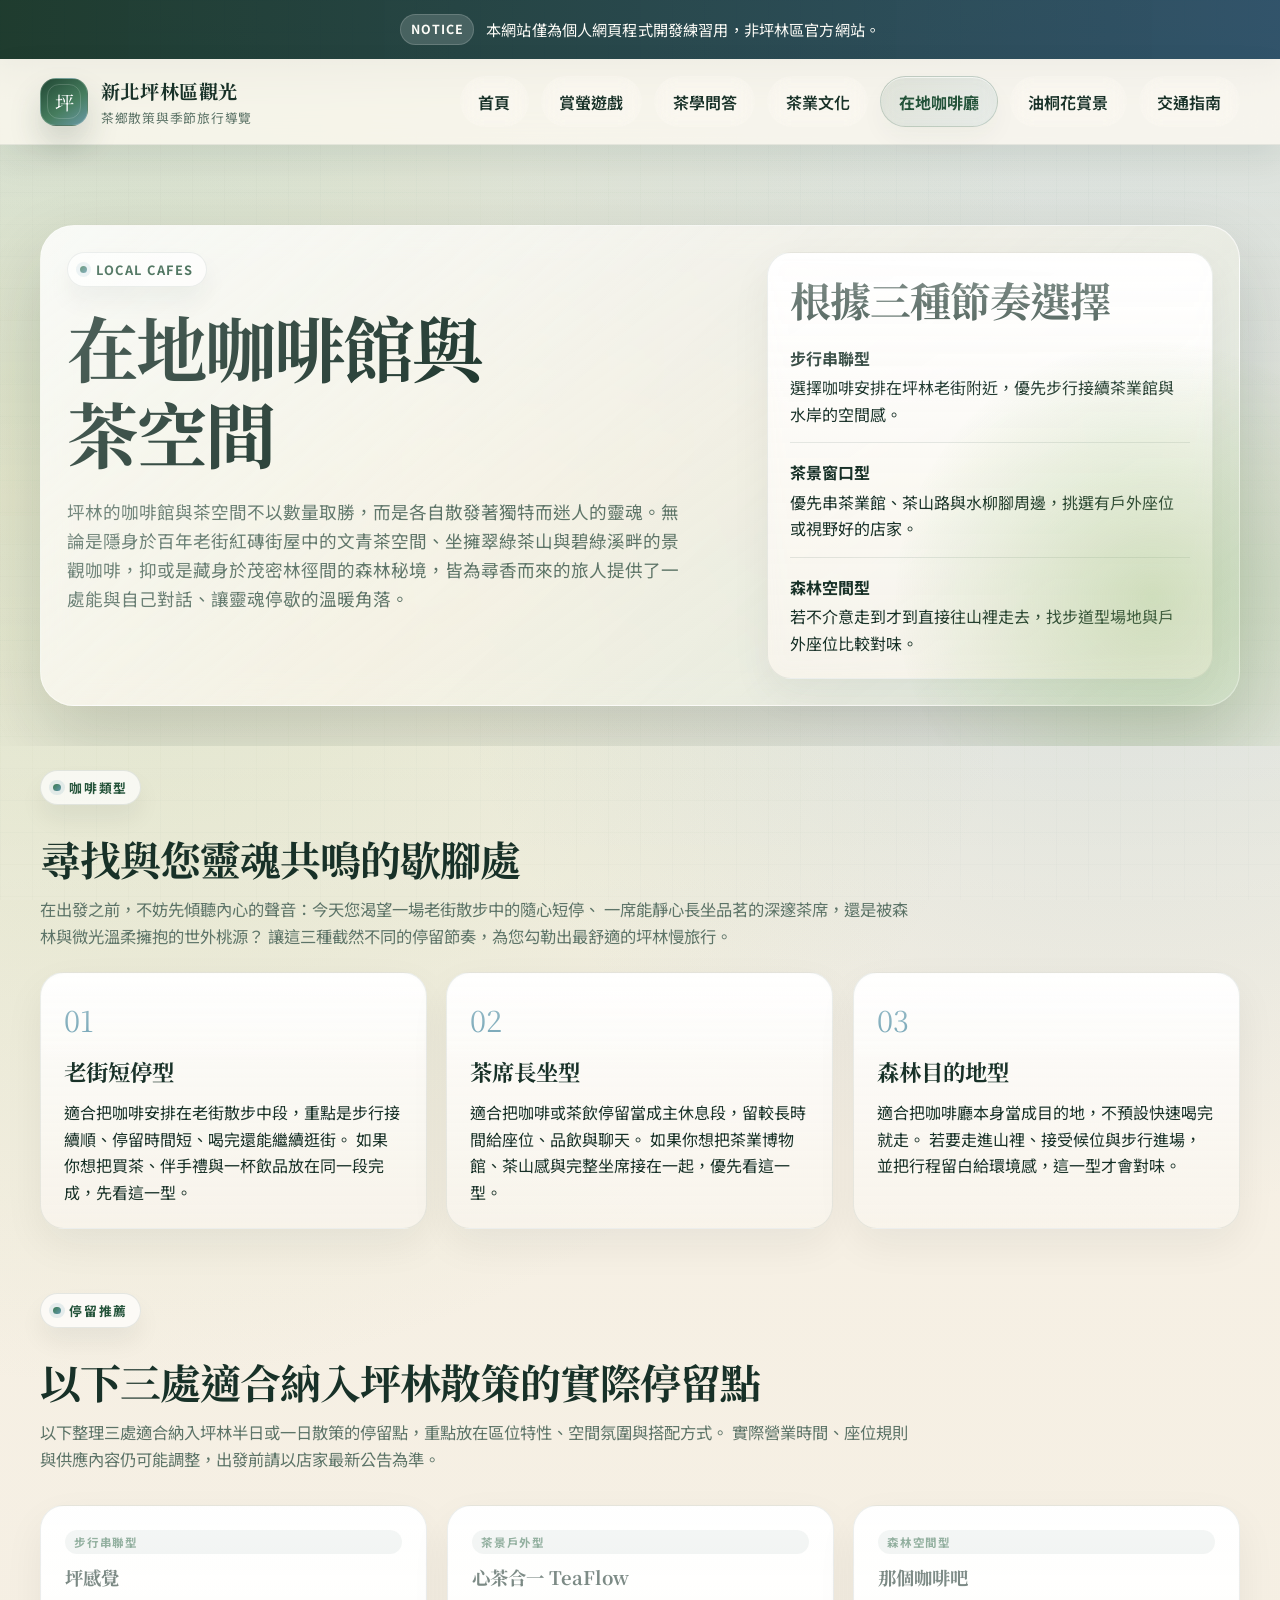
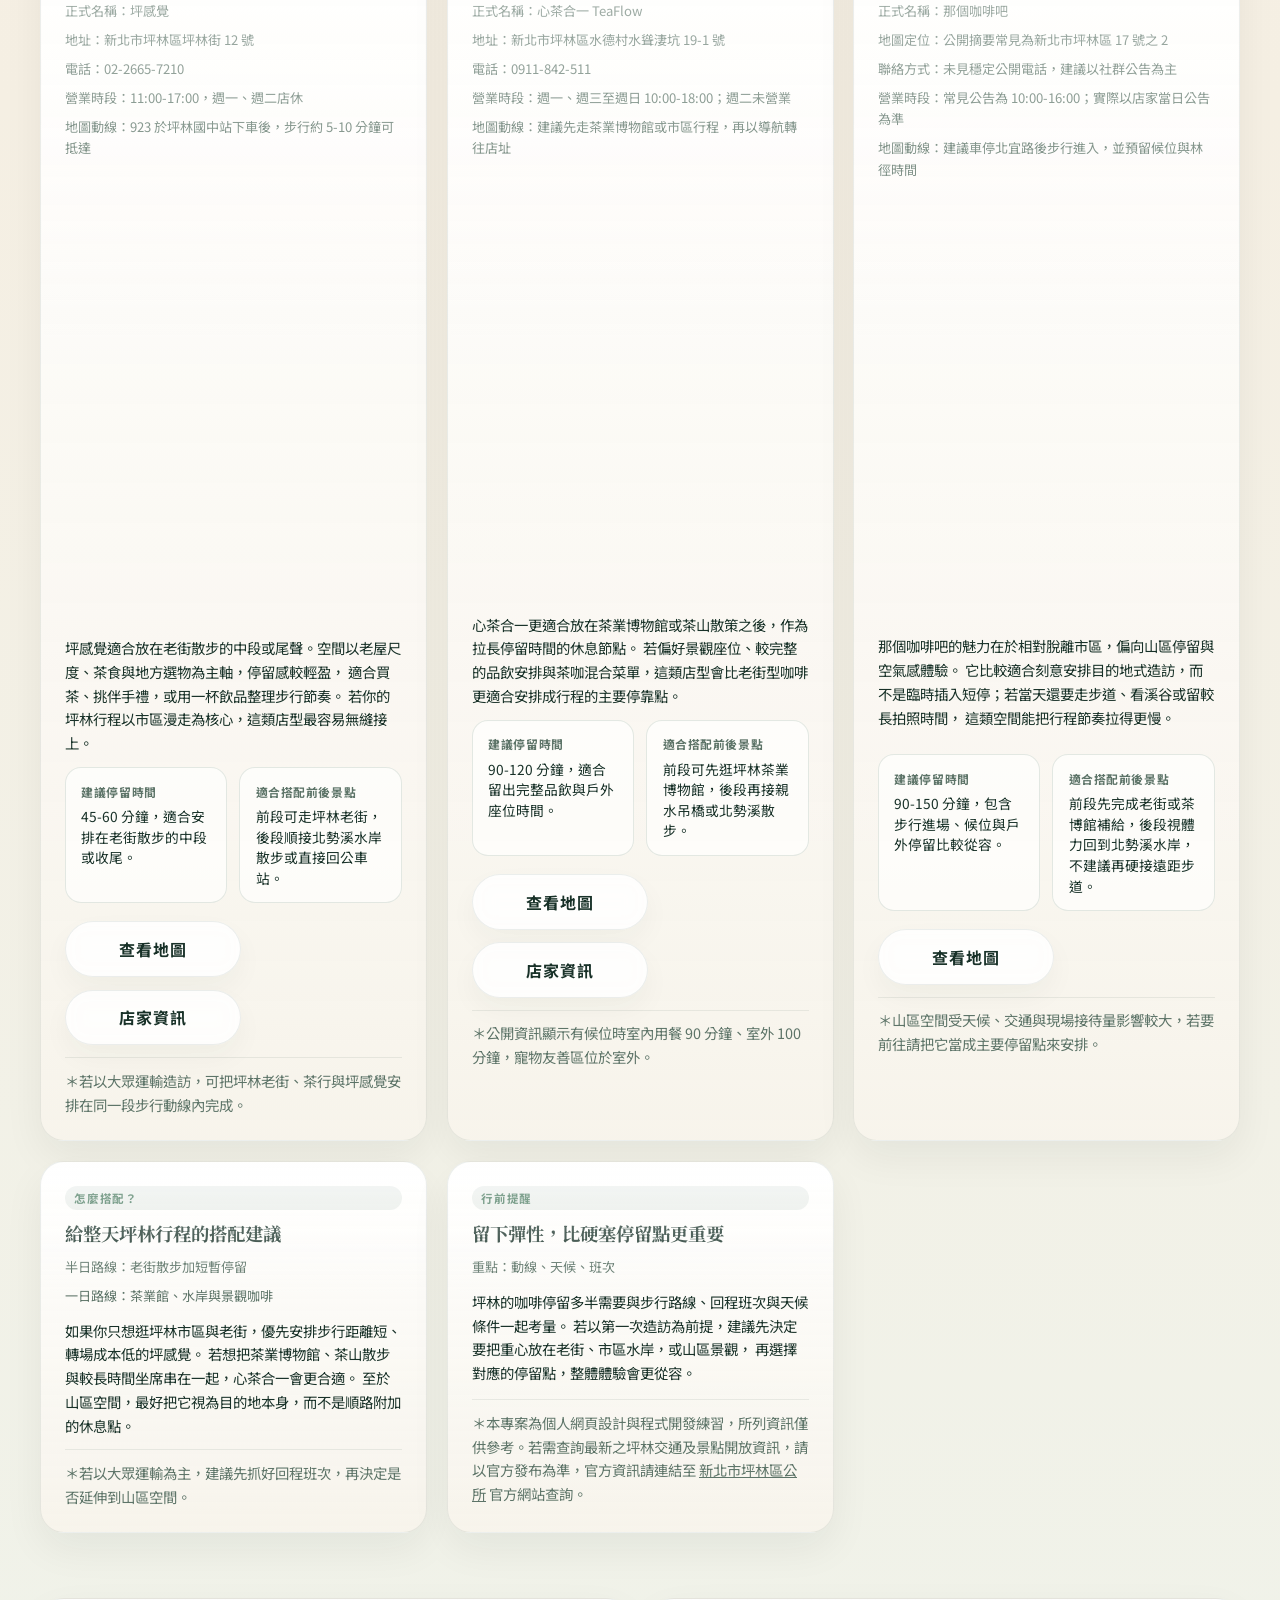
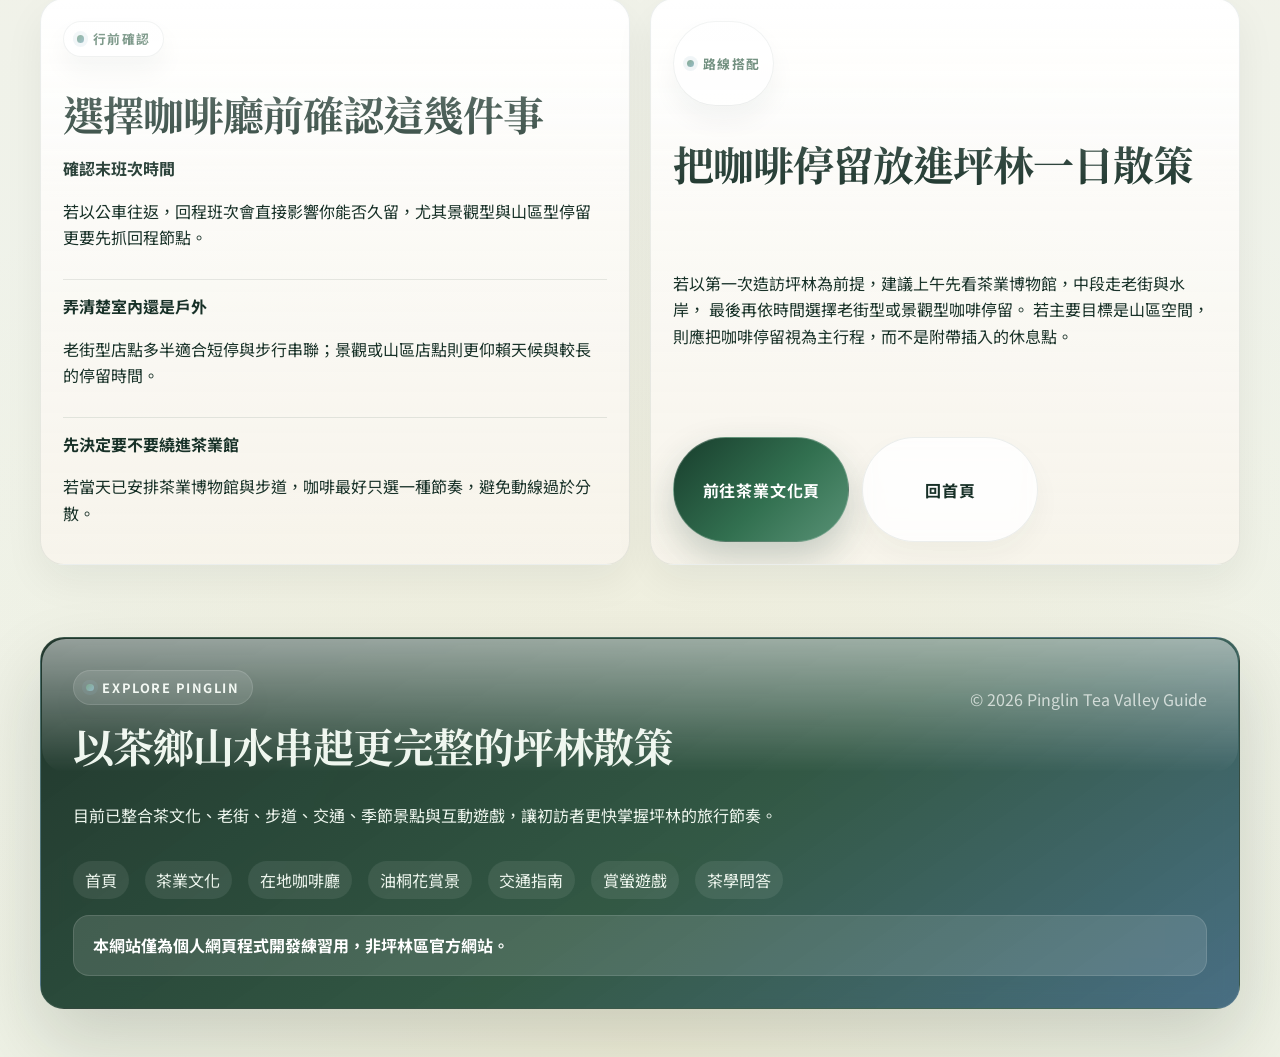
==== commit 00675b07: "Add GTM tracking and sitemap" ====
--- a/cafes.html
+++ b/cafes.html
@@ -5,12 +5,23 @@
     <meta name="viewport" content="width=device-width, initial-scale=1.0">
     <meta name="description" content="整理坪林在地咖啡廳與茶空間，補入店家營業資訊、座位特色、行程搭配方式。">
     <meta name="theme-color" content="#24533a">
+    <!-- Google Tag Manager -->
+    <script>(function(w,d,s,l,i){w[l]=w[l]||[];w[l].push({'gtm.start':
+    new Date().getTime(),event:'gtm.js'});var f=d.getElementsByTagName(s)[0],
+    j=d.createElement(s),dl=l!='dataLayer'?'&l='+l:'';j.async=true;j.src=
+    'https://www.googletagmanager.com/gtm.js?id='+i+dl;f.parentNode.insertBefore(j,f);
+    })(window,document,'script','dataLayer','GTM-N8HZKZVH');</script>
+    <!-- End Google Tag Manager -->
     <title>坪林在地咖啡館 | 新北坪林區觀光</title>
     <link rel="icon" href="data:image/svg+xml,%3Csvg xmlns='http://www.w3.org/2000/svg' viewBox='0 0 64 64'%3E%3Cdefs%3E%3CradialGradient id='g' cx='50%25' cy='38%25' r='60%25'%3E%3Cstop offset='0%25' stop-color='%23f7d58d'/%3E%3Cstop offset='55%25' stop-color='%2391b86d'/%3E%3Cstop offset='100%25' stop-color='%2324533a'/%3E%3C/radialGradient%3E%3C/defs%3E%3Crect width='64' height='64' rx='18' fill='%23131f19'/%3E%3Ccircle cx='32' cy='28' r='14' fill='url(%23g)'/%3E%3Cpath d='M20 46c8-5 16-5 24 0' stroke='%235f97aa' stroke-width='4' stroke-linecap='round' fill='none'/%3E%3C/svg%3E">
     <link rel="stylesheet" href="./assets/css/style.css">
     <script defer src="./assets/js/site.js"></script>
 </head>
 <body data-page="cafes">
+    <!-- Google Tag Manager (noscript) -->
+    <noscript><iframe src="https://www.googletagmanager.com/ns.html?id=GTM-N8HZKZVH"
+    height="0" width="0" style="display:none;visibility:hidden"></iframe></noscript>
+    <!-- End Google Tag Manager (noscript) -->
     <a class="skip-link" href="#main-content">跳到主要內容</a>
 
     <div class="site-shell">
